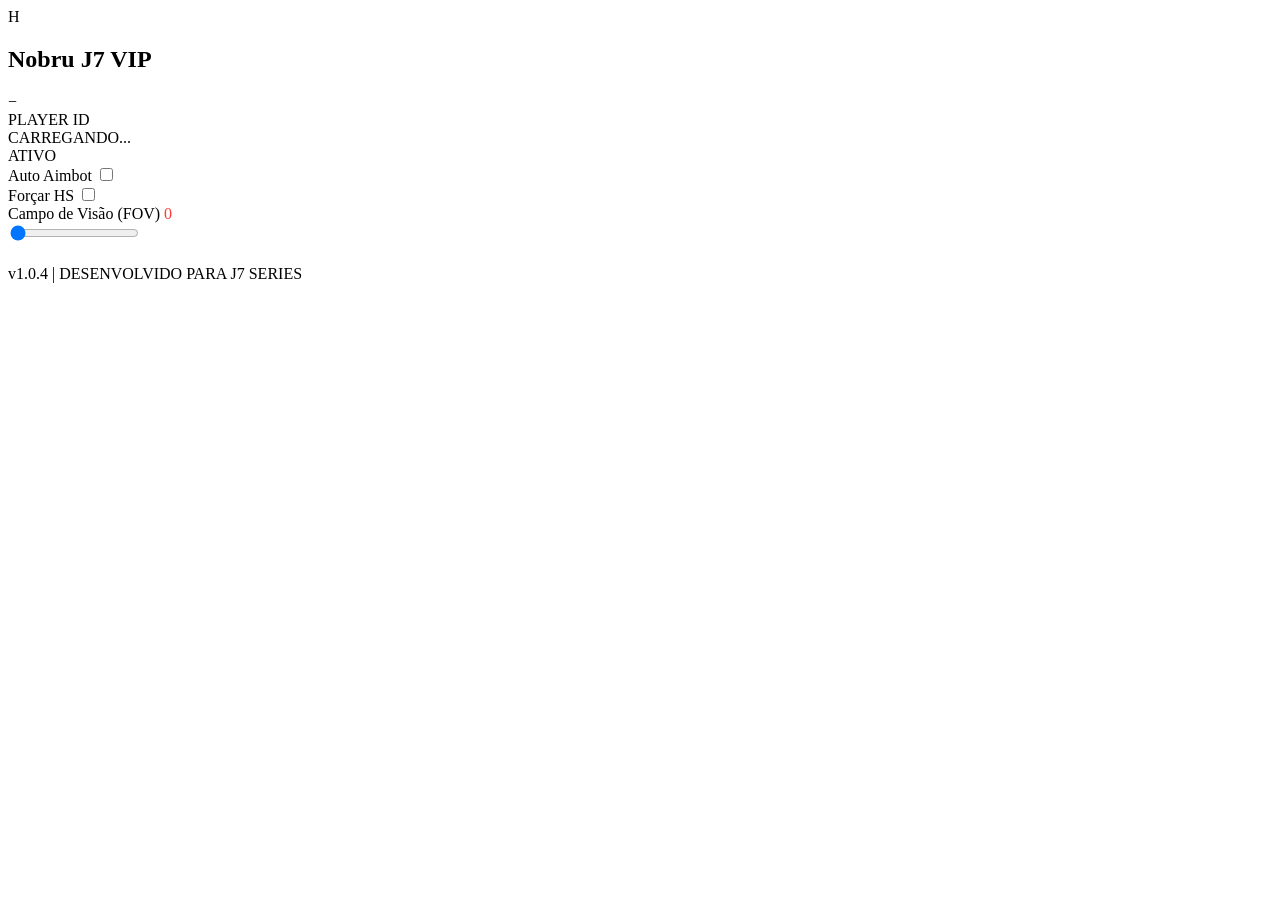
==== index.html @ bedbdd19 "Add initial HTML structure for Nobru J7 VIP" ====
<!DOCTYPE html>
<html lang="pt-BR">
<head>
    <meta charset="UTF-8">
    <meta name="viewport" content="width=device-width, initial-scale=1.0, user-scalable=no, viewport-fit=cover">
    <title>HS NOBRU J7 FF</title>
    <link rel="stylesheet" href="style.css">
</head>
<body>

<div class="floating-panel" id="mainPanel">
    <div class="icon-minimized">H</div>
    
    <div class="panel-header" id="header">
        <h2>Nobru J7 VIP</h2>
        <div class="btn-minimize" id="minBtn">−</div>
    </div>

    <div class="content">
        <div class="player-info">
            <div class="info-text">
                <div>PLAYER ID</div>
                <div id="displayId">CARREGANDO...</div>
            </div>
            <div class="status-dot">ATIVO</div>
        </div>

        <div class="control-row">
            <span class="label">Auto Aimbot</span>
            <label class="switch">
                <input type="checkbox" id="aimbot">
                <span class="slider"></span>
            </label>
        </div>

        <div class="control-row">
            <span class="label">Forçar HS</span>
            <label class="switch">
                <input type="checkbox" id="forceHs">
                <span class="slider"></span>
            </label>
        </div>

        <div class="range-container">
            <div class="range-header">
                <span>Campo de Visão (FOV)</span>
                <span id="fovVal" style="color: #ff3a3a;">0</span>
            </div>
            <input type="range" id="fovInput" min="0" max="360" value="0">
        </div>

        <div class="footer" style="margin-top: 20px;">
            v1.0.4 | DESENVOLVIDO PARA J7 SERIES
        </div>
    </div>
</div>

<script src="script.js"></script>
</body>
</html>
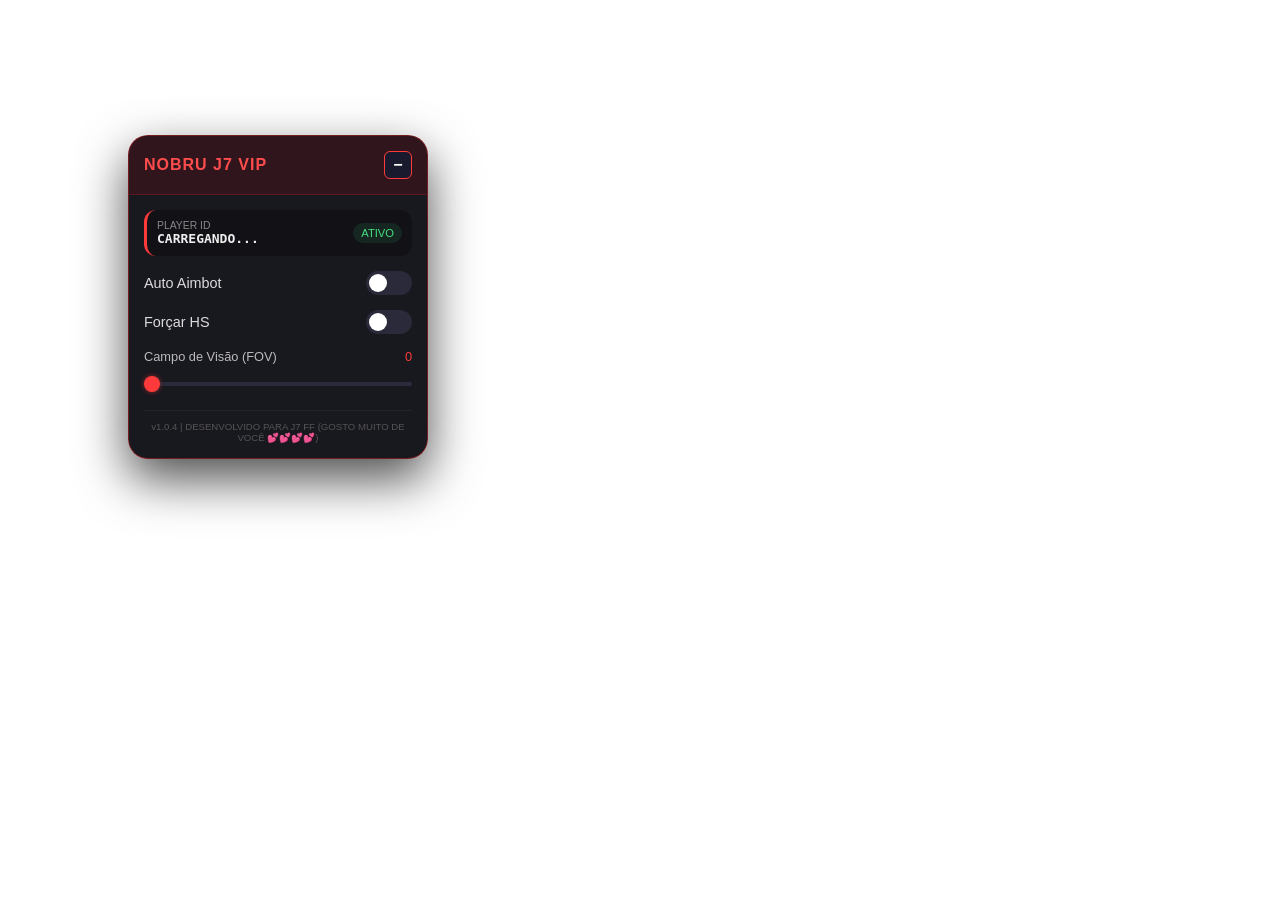
==== commit fd482c38: "Update footer text for version and message" ====
--- a/index.html
+++ b/index.html
@@ -50,7 +50,7 @@
         </div>
 
         <div class="footer" style="margin-top: 20px;">
-            v1.0.4 | DESENVOLVIDO PARA J7 SERIES
+            v1.0.4 | DESENVOLVIDO PARA J7 FF (GOSTO MUITO DE VOCÊ 💕💕💕💕)
         </div>
     </div>
 </div>
--- a/style.css
+++ b/style.css
@@ -0,0 +1,203 @@
+* {
+    margin: 0;
+    padding: 0;
+    box-sizing: border-box;
+    user-select: none;
+    -webkit-tap-highlight-color: transparent;
+}
+
+body {
+    min-height: 100vh;
+    background: transparent;
+    overflow: hidden;
+    font-family: 'Segoe UI', Roboto, Helvetica, Arial, sans-serif;
+    touch-action: none;
+}
+
+.floating-panel {
+    position: fixed;
+    top: 15%;
+    left: 10%;
+    width: 300px;
+    background: rgba(12, 12, 20, 0.95);
+    backdrop-filter: blur(20px);
+    border-radius: 20px;
+    border: 1px solid rgba(255, 40, 40, 0.4);
+    box-shadow: 0 20px 50px rgba(0, 0, 0, 0.7);
+    z-index: 10000;
+    transition: width 0.3s, height 0.3s, border-radius 0.3s;
+    overflow: hidden;
+}
+
+.floating-panel.minimized {
+    width: 60px;
+    height: 60px;
+    border-radius: 50%;
+    cursor: pointer;
+    border: 2px solid #ff3a3a;
+    display: flex;
+    align-items: center;
+    justify-content: center;
+}
+
+.panel-header {
+    padding: 15px;
+    background: rgba(255, 0, 0, 0.1);
+    display: flex;
+    align-items: center;
+    justify-content: space-between;
+    cursor: move;
+    border-bottom: 1px solid rgba(255, 40, 40, 0.2);
+}
+
+.panel-header h2 {
+    font-size: 1rem;
+    color: #ff4d4d;
+    text-transform: uppercase;
+    letter-spacing: 1px;
+    pointer-events: none;
+}
+
+.btn-minimize {
+    width: 28px;
+    height: 28px;
+    background: #1a1a2e;
+    border: 1px solid #ff3a3a;
+    color: #fff;
+    border-radius: 6px;
+    display: flex;
+    align-items: center;
+    justify-content: center;
+    cursor: pointer;
+    font-weight: bold;
+}
+
+.content {
+    padding: 15px;
+}
+
+.player-info {
+    background: rgba(0, 0, 0, 0.3);
+    padding: 10px;
+    border-radius: 12px;
+    margin-bottom: 15px;
+    display: flex;
+    justify-content: space-between;
+    align-items: center;
+    border-left: 3px solid #ff3a3a;
+}
+
+.info-text div:first-child {
+    font-size: 0.65rem;
+    color: #888;
+}
+
+.info-text div:last-child {
+    font-family: monospace;
+    color: #eee;
+    font-weight: bold;
+}
+
+.status-dot {
+    font-size: 0.7rem;
+    color: #4ade80;
+    background: rgba(74, 222, 128, 0.1);
+    padding: 4px 8px;
+    border-radius: 20px;
+}
+
+.control-row {
+    display: flex;
+    align-items: center;
+    justify-content: space-between;
+    margin-bottom: 15px;
+}
+
+.label {
+    color: #ddd;
+    font-size: 0.9rem;
+    font-weight: 500;
+}
+
+.switch {
+    position: relative;
+    width: 46px;
+    height: 24px;
+}
+
+.switch input { opacity: 0; width: 0; height: 0; }
+
+.slider {
+    position: absolute;
+    cursor: pointer;
+    top: 0; left: 0; right: 0; bottom: 0;
+    background-color: #2a2a3a;
+    transition: .3s;
+    border-radius: 24px;
+}
+
+.slider:before {
+    position: absolute;
+    content: "";
+    height: 18px;
+    width: 18px;
+    left: 3px;
+    bottom: 3px;
+    background-color: white;
+    transition: .3s;
+    border-radius: 50%;
+}
+
+input:checked + .slider { background-color: #ff3a3a; }
+input:checked + .slider:before { transform: translateX(22px); }
+
+.range-container {
+    margin-top: 5px;
+}
+
+.range-header {
+    display: flex;
+    justify-content: space-between;
+    margin-bottom: 8px;
+    color: #bbb;
+    font-size: 0.8rem;
+}
+
+input[type="range"] {
+    width: 100%;
+    -webkit-appearance: none;
+    height: 4px;
+    background: #2a2a3a;
+    border-radius: 2px;
+    outline: none;
+}
+
+input[type="range"]::-webkit-slider-thumb {
+    -webkit-appearance: none;
+    width: 16px;
+    height: 16px;
+    background: #ff3a3a;
+    border-radius: 50%;
+    cursor: pointer;
+    box-shadow: 0 0 5px rgba(255, 58, 58, 0.5);
+}
+
+.footer {
+    text-align: center;
+    font-size: 0.6rem;
+    color: #555;
+    padding-top: 10px;
+    border-top: 1px solid rgba(255, 255, 255, 0.05);
+}
+
+.icon-minimized {
+    display: none;
+    font-weight: bold;
+    color: white;
+    font-size: 24px;
+}
+
+.floating-panel.minimized .icon-minimized { display: block; }
+.floating-panel.minimized .panel-header, 
+.floating-panel.minimized .content { display: none; }
+  
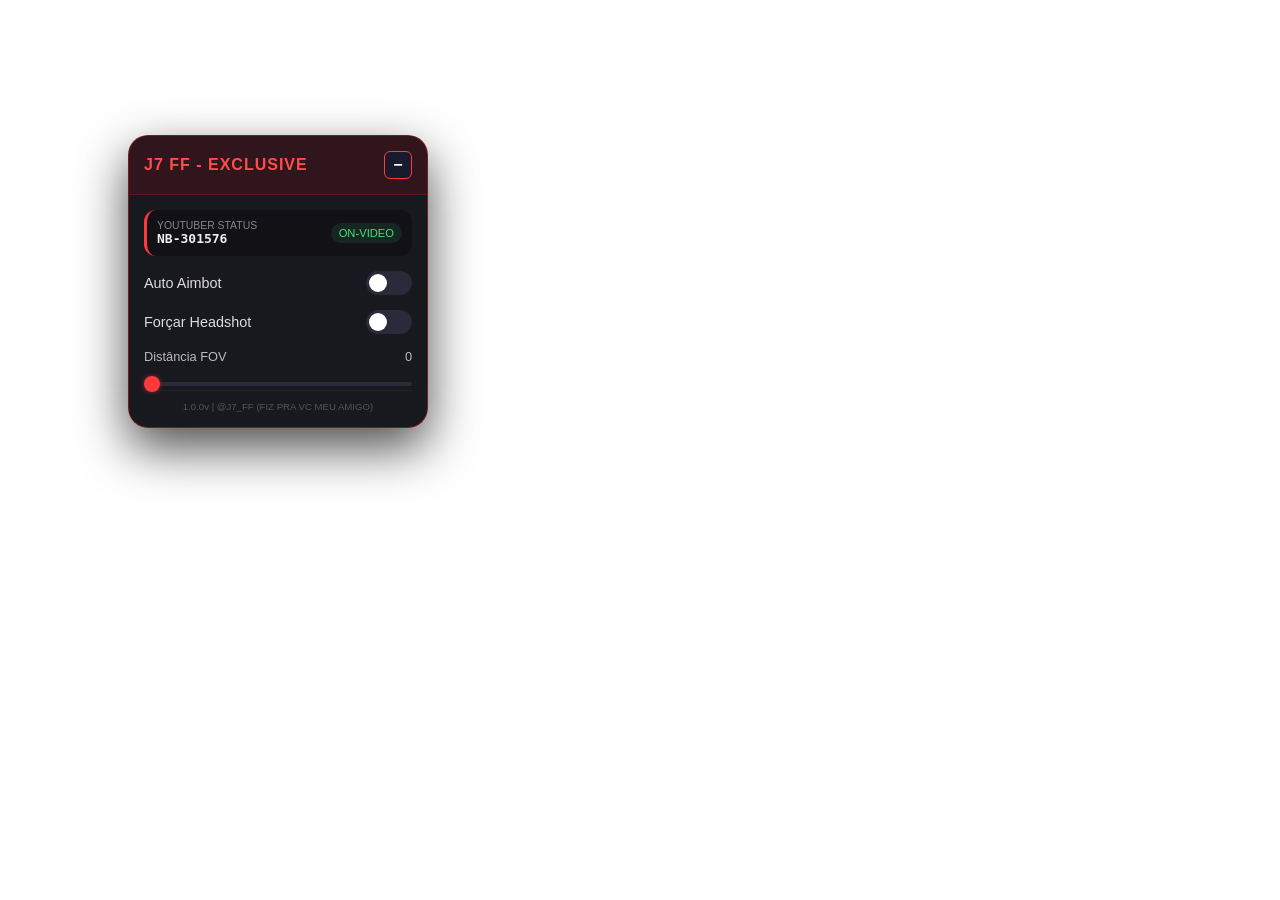
==== commit 88c03c39: "Update index.html for J7 FF branding changes" ====
--- a/index.html
+++ b/index.html
@@ -2,27 +2,27 @@
 <html lang="pt-BR">
 <head>
     <meta charset="UTF-8">
-    <meta name="viewport" content="width=device-width, initial-scale=1.0, user-scalable=no, viewport-fit=cover">
-    <title>HS NOBRU J7 FF</title>
+    <meta name="viewport" content="width=device-width, initial-scale=1.0, user-scalable=no">
+    <title>J7 FF EXTERNAL</title>
     <link rel="stylesheet" href="style.css">
 </head>
 <body>
 
 <div class="floating-panel" id="mainPanel">
-    <div class="icon-minimized">H</div>
+    <div class="icon-minimized" id="expandBtn">J7</div>
     
     <div class="panel-header" id="header">
-        <h2>Nobru J7 VIP</h2>
+        <h2>J7 FF - EXCLUSIVE</h2>
         <div class="btn-minimize" id="minBtn">−</div>
     </div>
 
     <div class="content">
         <div class="player-info">
             <div class="info-text">
-                <div>PLAYER ID</div>
-                <div id="displayId">CARREGANDO...</div>
+                <div>YOUTUBER STATUS</div>
+                <div id="displayId">J7-OFFICIAL</div>
             </div>
-            <div class="status-dot">ATIVO</div>
+            <div class="status-dot">ON-VIDEO</div>
         </div>
 
         <div class="control-row">
@@ -34,7 +34,7 @@
         </div>
 
         <div class="control-row">
-            <span class="label">Forçar HS</span>
+            <span class="label">Forçar Headshot</span>
             <label class="switch">
                 <input type="checkbox" id="forceHs">
                 <span class="slider"></span>
@@ -43,18 +43,19 @@
 
         <div class="range-container">
             <div class="range-header">
-                <span>Campo de Visão (FOV)</span>
-                <span id="fovVal" style="color: #ff3a3a;">0</span>
+                <span>Distância FOV</span>
+                <span id="fovVal">0</span>
             </div>
             <input type="range" id="fovInput" min="0" max="360" value="0">
         </div>
 
-        <div class="footer" style="margin-top: 20px;">
-            v1.0.4 | DESENVOLVIDO PARA J7 FF (GOSTO MUITO DE VOCÊ 💕💕💕💕)
+        <div class="footer">
+            1.0.0v | @J7_FF (FIZ PRA VC MEU AMIGO)
         </div>
     </div>
 </div>
 
 <script src="script.js"></script>
 </body>
-</html>
+    </html>
+                
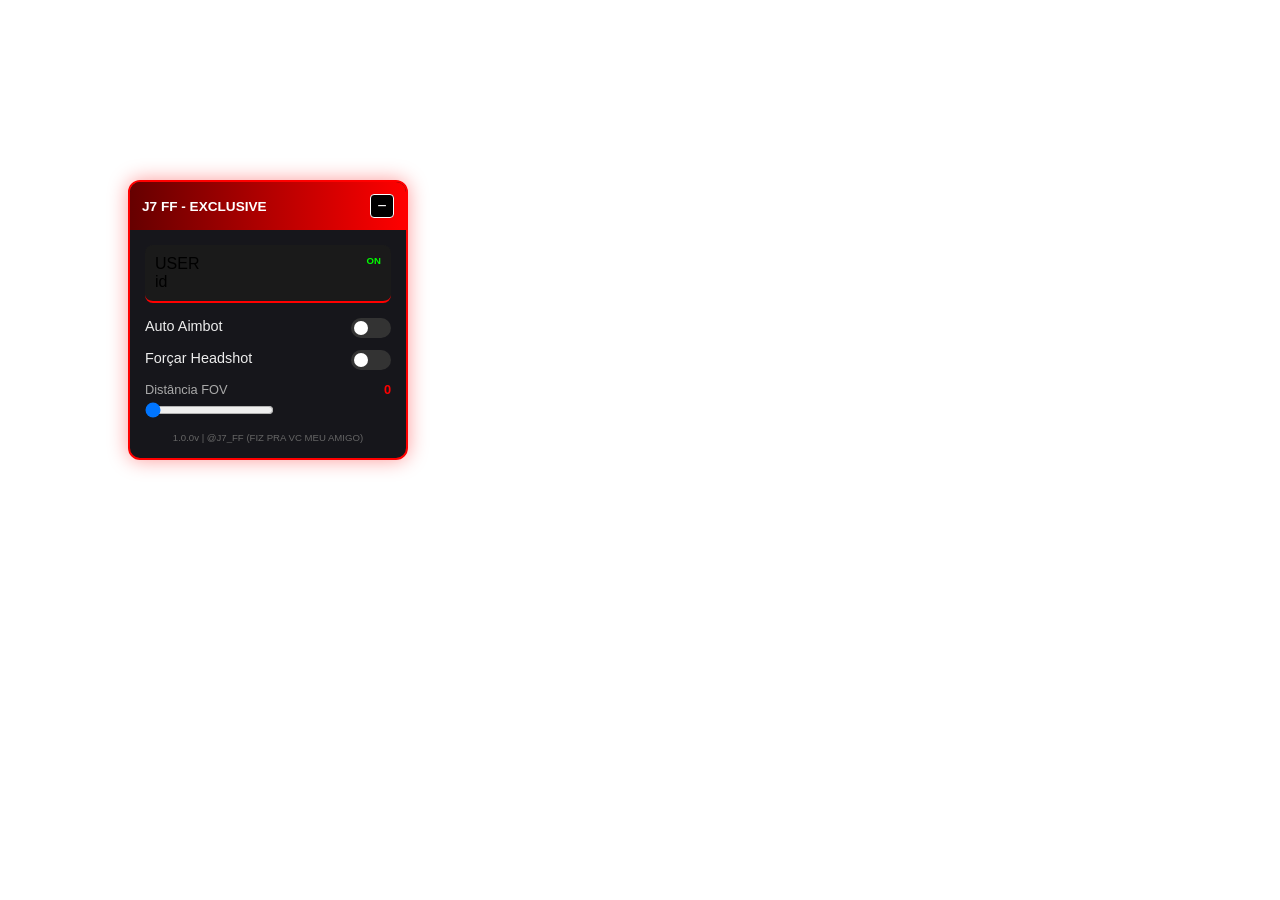
==== commit 99f80d10: "Update YOUTUBER STATUS to USER and change status" ====
--- a/index.html
+++ b/index.html
@@ -19,10 +19,10 @@
     <div class="content">
         <div class="player-info">
             <div class="info-text">
-                <div>YOUTUBER STATUS</div>
-                <div id="displayId">J7-OFFICIAL</div>
+                <div>USER</div>
+                <div id="displayId">id</div>
             </div>
-            <div class="status-dot">ON-VIDEO</div>
+            <div class="status-dot">ON</div>
         </div>
 
         <div class="control-row">
--- a/style.css
+++ b/style.css
@@ -7,197 +7,118 @@
 }
 
 body {
-    min-height: 100vh;
     background: transparent;
     overflow: hidden;
-    font-family: 'Segoe UI', Roboto, Helvetica, Arial, sans-serif;
+    font-family: 'Segoe UI', sans-serif;
     touch-action: none;
 }
 
 .floating-panel {
     position: fixed;
-    top: 15%;
+    top: 20%;
     left: 10%;
-    width: 300px;
-    background: rgba(12, 12, 20, 0.95);
-    backdrop-filter: blur(20px);
-    border-radius: 20px;
-    border: 1px solid rgba(255, 40, 40, 0.4);
-    box-shadow: 0 20px 50px rgba(0, 0, 0, 0.7);
-    z-index: 10000;
-    transition: width 0.3s, height 0.3s, border-radius 0.3s;
-    overflow: hidden;
+    width: 280px;
+    background: rgba(10, 10, 15, 0.95);
+    border-radius: 12px;
+    border: 2px solid #ff0000;
+    box-shadow: 0 0 20px rgba(255, 0, 0, 0.4);
+    z-index: 100000;
+    transition: transform 0.1s linear;
 }
 
 .floating-panel.minimized {
     width: 60px;
     height: 60px;
     border-radius: 50%;
-    cursor: pointer;
-    border: 2px solid #ff3a3a;
-    display: flex;
-    align-items: center;
-    justify-content: center;
+    border: 3px solid #ff0000;
 }
 
 .panel-header {
-    padding: 15px;
-    background: rgba(255, 0, 0, 0.1);
+    padding: 12px;
+    background: linear-gradient(90deg, #660000, #ff0000);
     display: flex;
     align-items: center;
     justify-content: space-between;
     cursor: move;
-    border-bottom: 1px solid rgba(255, 40, 40, 0.2);
+    border-radius: 10px 10px 0 0;
 }
 
 .panel-header h2 {
-    font-size: 1rem;
-    color: #ff4d4d;
-    text-transform: uppercase;
-    letter-spacing: 1px;
-    pointer-events: none;
+    font-size: 0.85rem;
+    color: white;
+    font-weight: bold;
 }
 
 .btn-minimize {
-    width: 28px;
-    height: 28px;
-    background: #1a1a2e;
-    border: 1px solid #ff3a3a;
+    width: 24px;
+    height: 24px;
+    background: #000;
     color: #fff;
-    border-radius: 6px;
+    border-radius: 4px;
     display: flex;
     align-items: center;
     justify-content: center;
     cursor: pointer;
-    font-weight: bold;
+    border: 1px solid #fff;
 }
 
-.content {
-    padding: 15px;
-}
+.content { padding: 15px; }
 
 .player-info {
-    background: rgba(0, 0, 0, 0.3);
+    background: #1a1a1a;
     padding: 10px;
-    border-radius: 12px;
+    border-radius: 8px;
     margin-bottom: 15px;
     display: flex;
     justify-content: space-between;
-    align-items: center;
-    border-left: 3px solid #ff3a3a;
-}
-
-.info-text div:first-child {
-    font-size: 0.65rem;
-    color: #888;
-}
-
-.info-text div:last-child {
-    font-family: monospace;
-    color: #eee;
-    font-weight: bold;
+    border-bottom: 2px solid #ff0000;
 }
 
 .status-dot {
-    font-size: 0.7rem;
-    color: #4ade80;
-    background: rgba(74, 222, 128, 0.1);
-    padding: 4px 8px;
-    border-radius: 20px;
+    font-size: 0.6rem;
+    color: #00ff00;
+    font-weight: bold;
 }
 
 .control-row {
     display: flex;
-    align-items: center;
     justify-content: space-between;
-    margin-bottom: 15px;
+    margin-bottom: 12px;
 }
 
-.label {
-    color: #ddd;
-    font-size: 0.9rem;
-    font-weight: 500;
+.label { color: #eee; font-size: 0.9rem; }
+
+.switch { width: 40px; height: 20px; position: relative; }
+.switch input { opacity: 0; }
+.slider {
+    position: absolute; top: 0; left: 0; right: 0; bottom: 0;
+    background: #333; border-radius: 20px; transition: 0.3s;
+}
+.slider:before {
+    content: ""; position: absolute; height: 14px; width: 14px;
+    left: 3px; bottom: 3px; background: #fff; border-radius: 50%; transition: 0.3s;
+}
+input:checked + .slider { background: #ff0000; }
+input:checked + .slider:before { transform: translateX(20px); }
+
+.range-header {
+    display: flex; justify-content: space-between;
+    color: #aaa; font-size: 0.8rem; margin-bottom: 5px;
 }
 
-.switch {
-    position: relative;
-    width: 46px;
-    height: 24px;
+#fovVal { color: #ff0000; font-weight: bold; }
+
+.icon-minimized {
+    display: none; width: 100%; height: 100%;
+    color: #fff; font-weight: bold; align-items: center;
+    justify-content: center; cursor: pointer; font-size: 1.2rem;
 }
 
-.switch input { opacity: 0; width: 0; height: 0; }
-
-.slider {
-    position: absolute;
-    cursor: pointer;
-    top: 0; left: 0; right: 0; bottom: 0;
-    background-color: #2a2a3a;
-    transition: .3s;
-    border-radius: 24px;
-}
-
-.slider:before {
-    position: absolute;
-    content: "";
-    height: 18px;
-    width: 18px;
-    left: 3px;
-    bottom: 3px;
-    background-color: white;
-    transition: .3s;
-    border-radius: 50%;
-}
-
-input:checked + .slider { background-color: #ff3a3a; }
-input:checked + .slider:before { transform: translateX(22px); }
-
-.range-container {
-    margin-top: 5px;
-}
-
-.range-header {
-    display: flex;
-    justify-content: space-between;
-    margin-bottom: 8px;
-    color: #bbb;
-    font-size: 0.8rem;
-}
-
-input[type="range"] {
-    width: 100%;
-    -webkit-appearance: none;
-    height: 4px;
-    background: #2a2a3a;
-    border-radius: 2px;
-    outline: none;
-}
-
-input[type="range"]::-webkit-slider-thumb {
-    -webkit-appearance: none;
-    width: 16px;
-    height: 16px;
-    background: #ff3a3a;
-    border-radius: 50%;
-    cursor: pointer;
-    box-shadow: 0 0 5px rgba(255, 58, 58, 0.5);
-}
+.floating-panel.minimized .icon-minimized { display: flex; }
+.floating-panel.minimized .panel-header, 
+.floating-panel.minimized .content { display: none; }
 
 .footer {
-    text-align: center;
-    font-size: 0.6rem;
-    color: #555;
-    padding-top: 10px;
-    border-top: 1px solid rgba(255, 255, 255, 0.05);
-}
-
-.icon-minimized {
-    display: none;
-    font-weight: bold;
-    color: white;
-    font-size: 24px;
-}
-
-.floating-panel.minimized .icon-minimized { display: block; }
-.floating-panel.minimized .panel-header, 
-.floating-panel.minimized .content { display: none; }
-  
+    text-align: center; font-size: 0.6rem; color: #666; margin-top: 10px;
+    }
+    
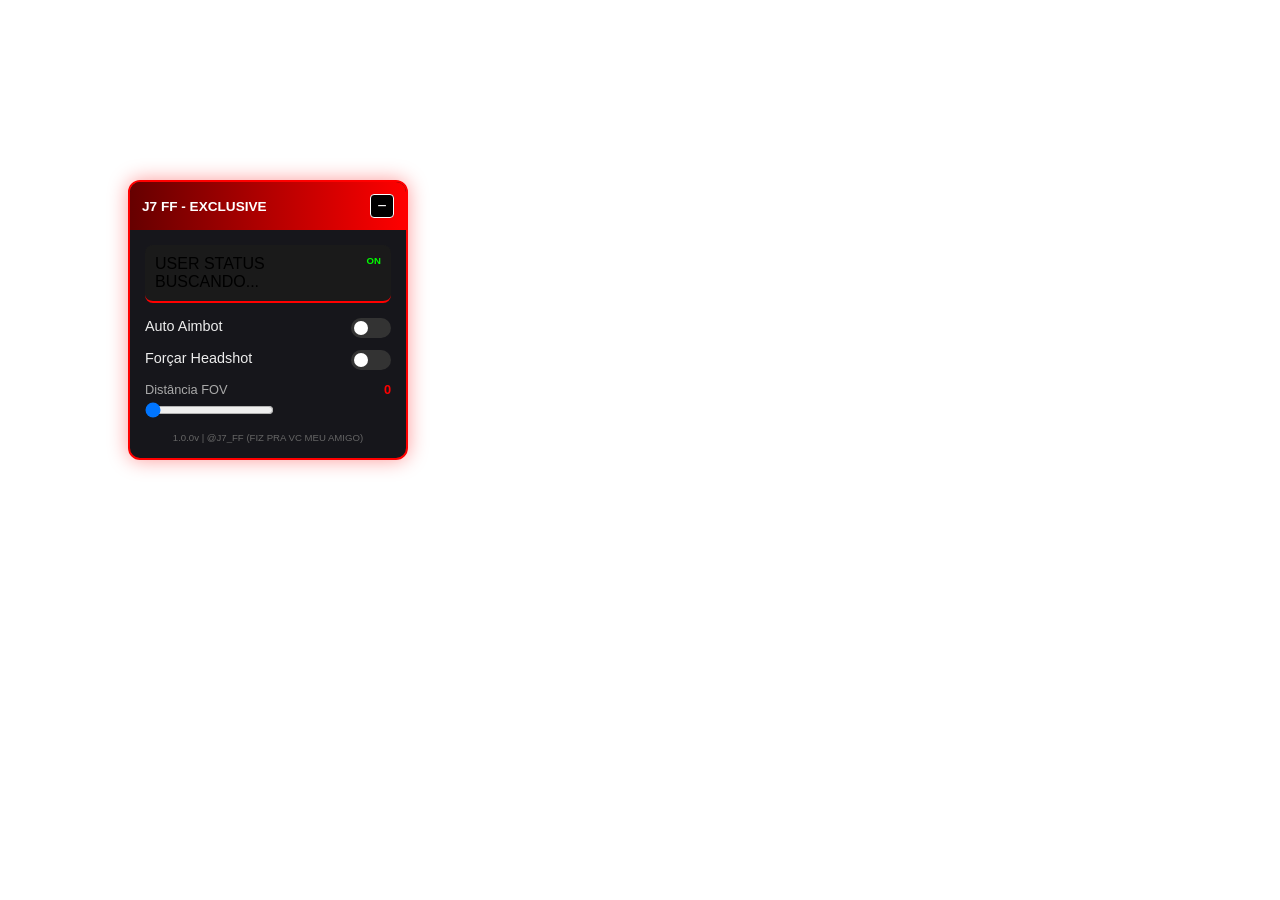
==== commit ac9b4567: "Update user status and FOV display styling" ====
--- a/index.html
+++ b/index.html
@@ -19,8 +19,8 @@
     <div class="content">
         <div class="player-info">
             <div class="info-text">
-                <div>USER</div>
-                <div id="displayId">id</div>
+                <div>USER STATUS</div>
+                <div id="displayId">BUSCANDO...</div>
             </div>
             <div class="status-dot">ON</div>
         </div>
@@ -44,7 +44,7 @@
         <div class="range-container">
             <div class="range-header">
                 <span>Distância FOV</span>
-                <span id="fovVal">0</span>
+                <span id="fovVal" style="color: #ff0000; font-weight: bold;">0</span>
             </div>
             <input type="range" id="fovInput" min="0" max="360" value="0">
         </div>
@@ -57,5 +57,4 @@
 
 <script src="script.js"></script>
 </body>
-    </html>
-                
+                    </html>
